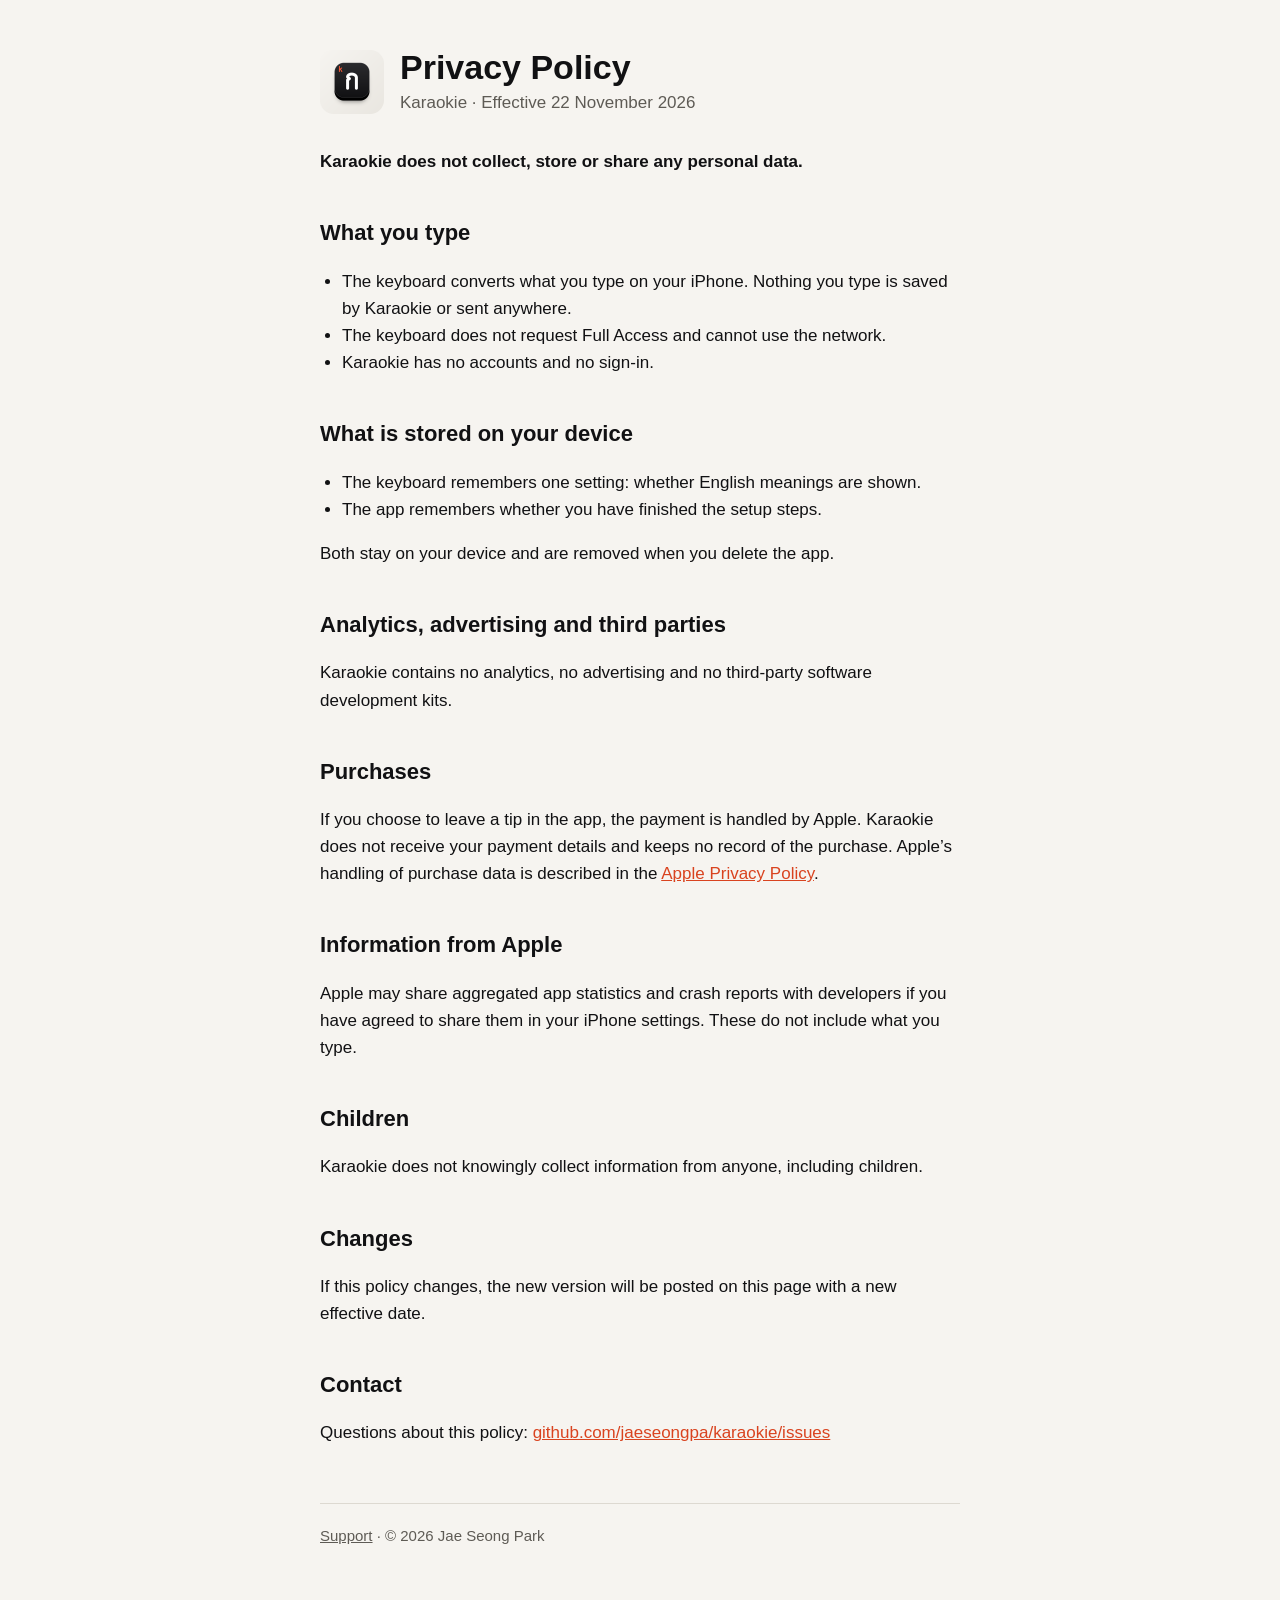
==== privacy.html @ 146497c4 "Add support and privacy pages" ====
<!doctype html>
<html lang="en"><head><meta charset="utf-8"><meta name="viewport" content="width=device-width,initial-scale=1">
<title>Karaokie – Privacy Policy</title><meta name="description" content="Karaokie does not collect, store or share personal data.">
<link rel="icon" href="icon.png"><link rel="stylesheet" href="style.css"></head>
<body><main>
<header><img src="icon.png" alt=""><div><h1>Privacy Policy</h1><p class="sub">Karaokie · Effective 22 November 2026</p></div></header>

<p><b>Karaokie does not collect, store or share any personal data.</b></p>

<h2>What you type</h2>
<ul>
<li>The keyboard converts what you type on your iPhone. Nothing you type is saved by Karaokie or sent anywhere.</li>
<li>The keyboard does not request Full Access and cannot use the network.</li>
<li>Karaokie has no accounts and no sign-in.</li>
</ul>

<h2>What is stored on your device</h2>
<ul>
<li>The keyboard remembers one setting: whether English meanings are shown.</li>
<li>The app remembers whether you have finished the setup steps.</li>
</ul>
<p>Both stay on your device and are removed when you delete the app.</p>

<h2>Analytics, advertising and third parties</h2>
<p>Karaokie contains no analytics, no advertising and no third-party software development kits.</p>

<h2>Purchases</h2>
<p>If you choose to leave a tip in the app, the payment is handled by Apple. Karaokie does not receive your payment details and keeps no record of the purchase. Apple’s handling of purchase data is described in the <a href="https://www.apple.com/legal/privacy/">Apple Privacy Policy</a>.</p>

<h2>Information from Apple</h2>
<p>Apple may share aggregated app statistics and crash reports with developers if you have agreed to share them in your iPhone settings. These do not include what you type.</p>

<h2>Children</h2>
<p>Karaokie does not knowingly collect information from anyone, including children.</p>

<h2>Changes</h2>
<p>If this policy changes, the new version will be posted on this page with a new effective date.</p>

<h2>Contact</h2>
<p>Questions about this policy: <a href="https://github.com/jaeseongpa/karaokie/issues">github.com/jaeseongpa/karaokie/issues</a></p>

<footer><a href="index.html">Support</a> · © 2026 Jae Seong Park</footer>
</main></body></html>
---- style.css ----
:root{--bg:#F6F4F0;--card:#FFFFFF;--ink:#111113;--muted:#5E5B55;--line:#DDD9D1;--brand:#D9431F}
@media (prefers-color-scheme:dark){:root{--bg:#111113;--card:#1C1C1F;--ink:#F6F4F0;--muted:#A8A49C;--line:#2E2E32;--brand:#FF6A45}}
*{box-sizing:border-box}
body{margin:0;background:var(--bg);color:var(--ink);font:17px/1.6 -apple-system,BlinkMacSystemFont,"Segoe UI",Roboto,Helvetica,Arial,sans-serif}
main{max-width:680px;margin:0 auto;padding:48px 20px 72px}
header{display:flex;align-items:center;gap:16px;margin-bottom:32px}
header img{width:64px;height:64px;border-radius:14px}
h1{font-size:34px;line-height:1.15;margin:0}
h2{font-size:22px;margin:40px 0 8px}
p,li{color:var(--ink)}
.sub{color:var(--muted);margin:2px 0 0}
.card{background:var(--card);border-radius:16px;padding:20px;margin:16px 0}
a{color:var(--brand)}
ol,ul{padding-left:22px}
footer{margin-top:56px;padding-top:20px;border-top:1px solid var(--line);color:var(--muted);font-size:15px}
footer a{color:var(--muted)}
code{font-family:ui-monospace,SFMono-Regular,Menlo,monospace;font-size:.92em}
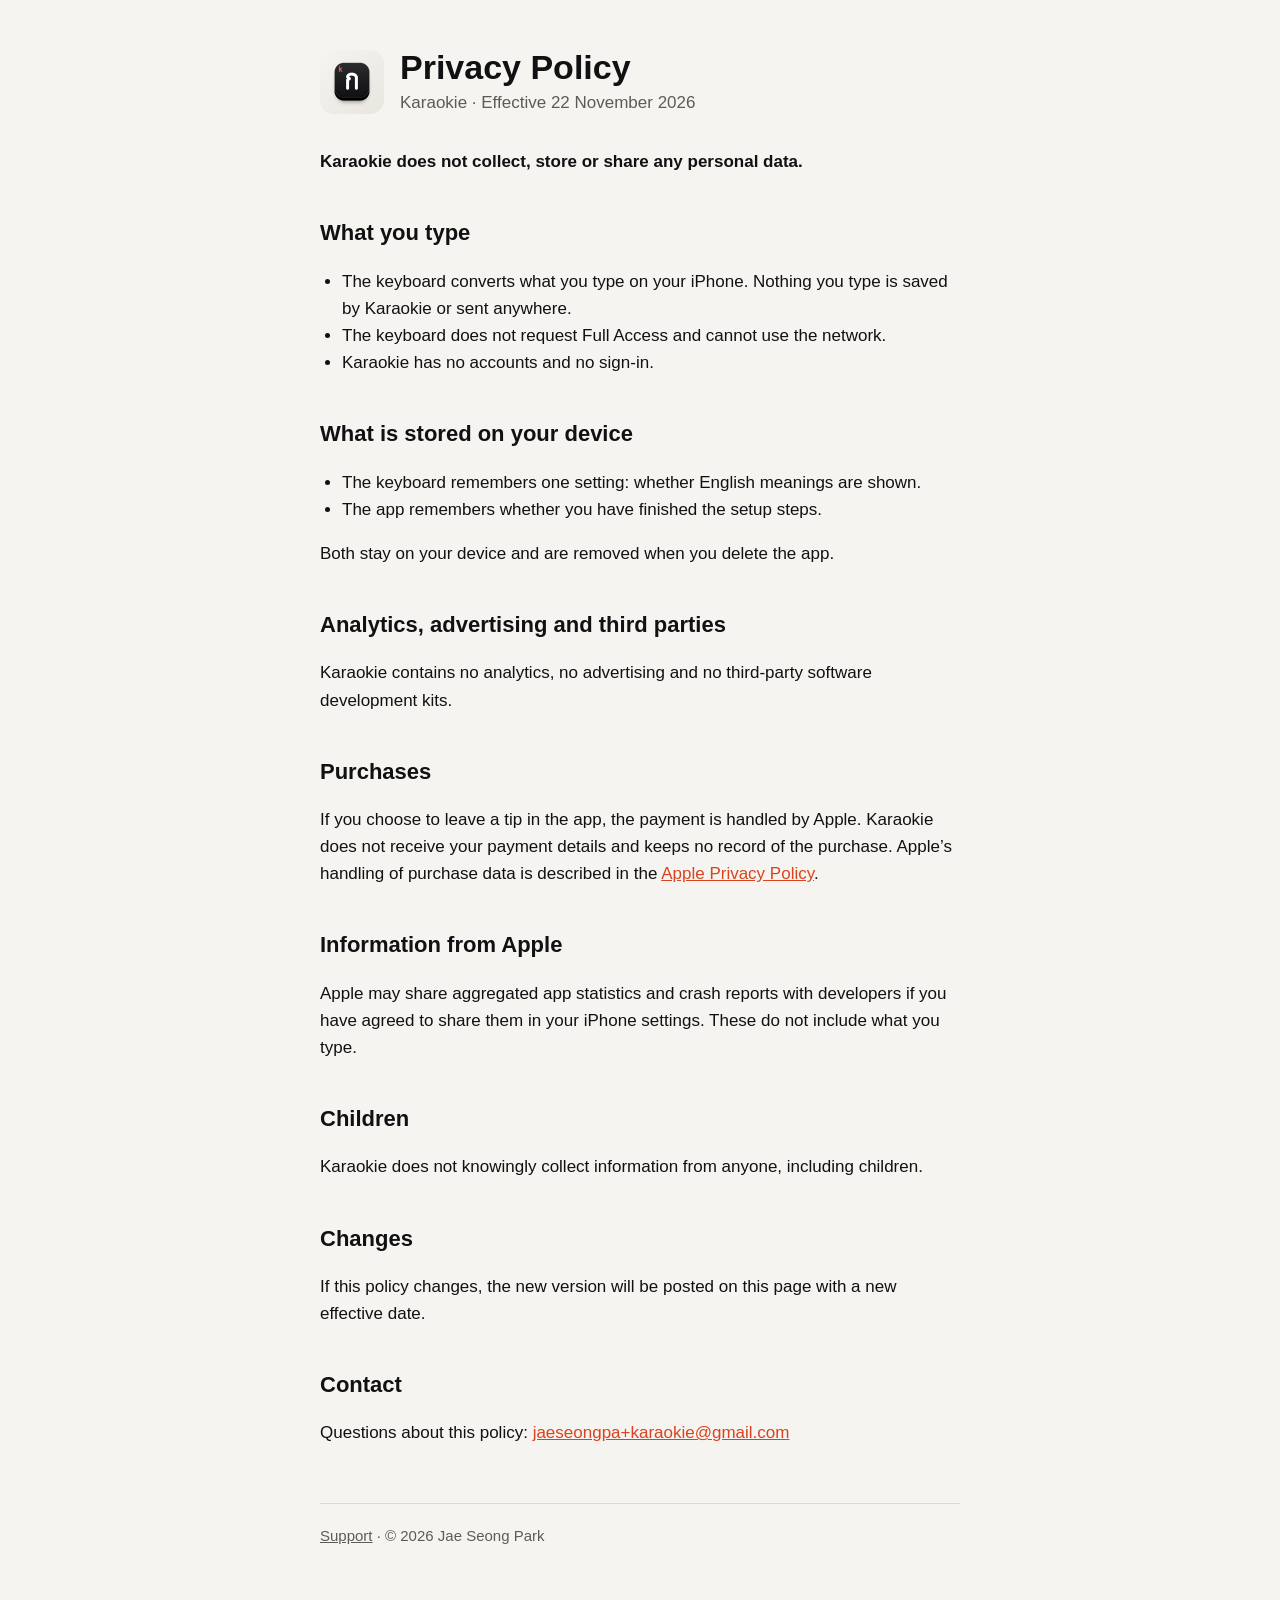
==== commit 354b7bf2: "Add contact email" ====
--- a/privacy.html
+++ b/privacy.html
@@ -37,7 +37,7 @@
 <p>If this policy changes, the new version will be posted on this page with a new effective date.</p>
 
 <h2>Contact</h2>
-<p>Questions about this policy: <a href="https://github.com/jaeseongpa/karaokie/issues">github.com/jaeseongpa/karaokie/issues</a></p>
+<p>Questions about this policy: <a href="mailto:jaeseongpa+karaokie@gmail.com">jaeseongpa+karaokie@gmail.com</a></p>
 
 <footer><a href="index.html">Support</a> · © 2026 Jae Seong Park</footer>
 </main></body></html>
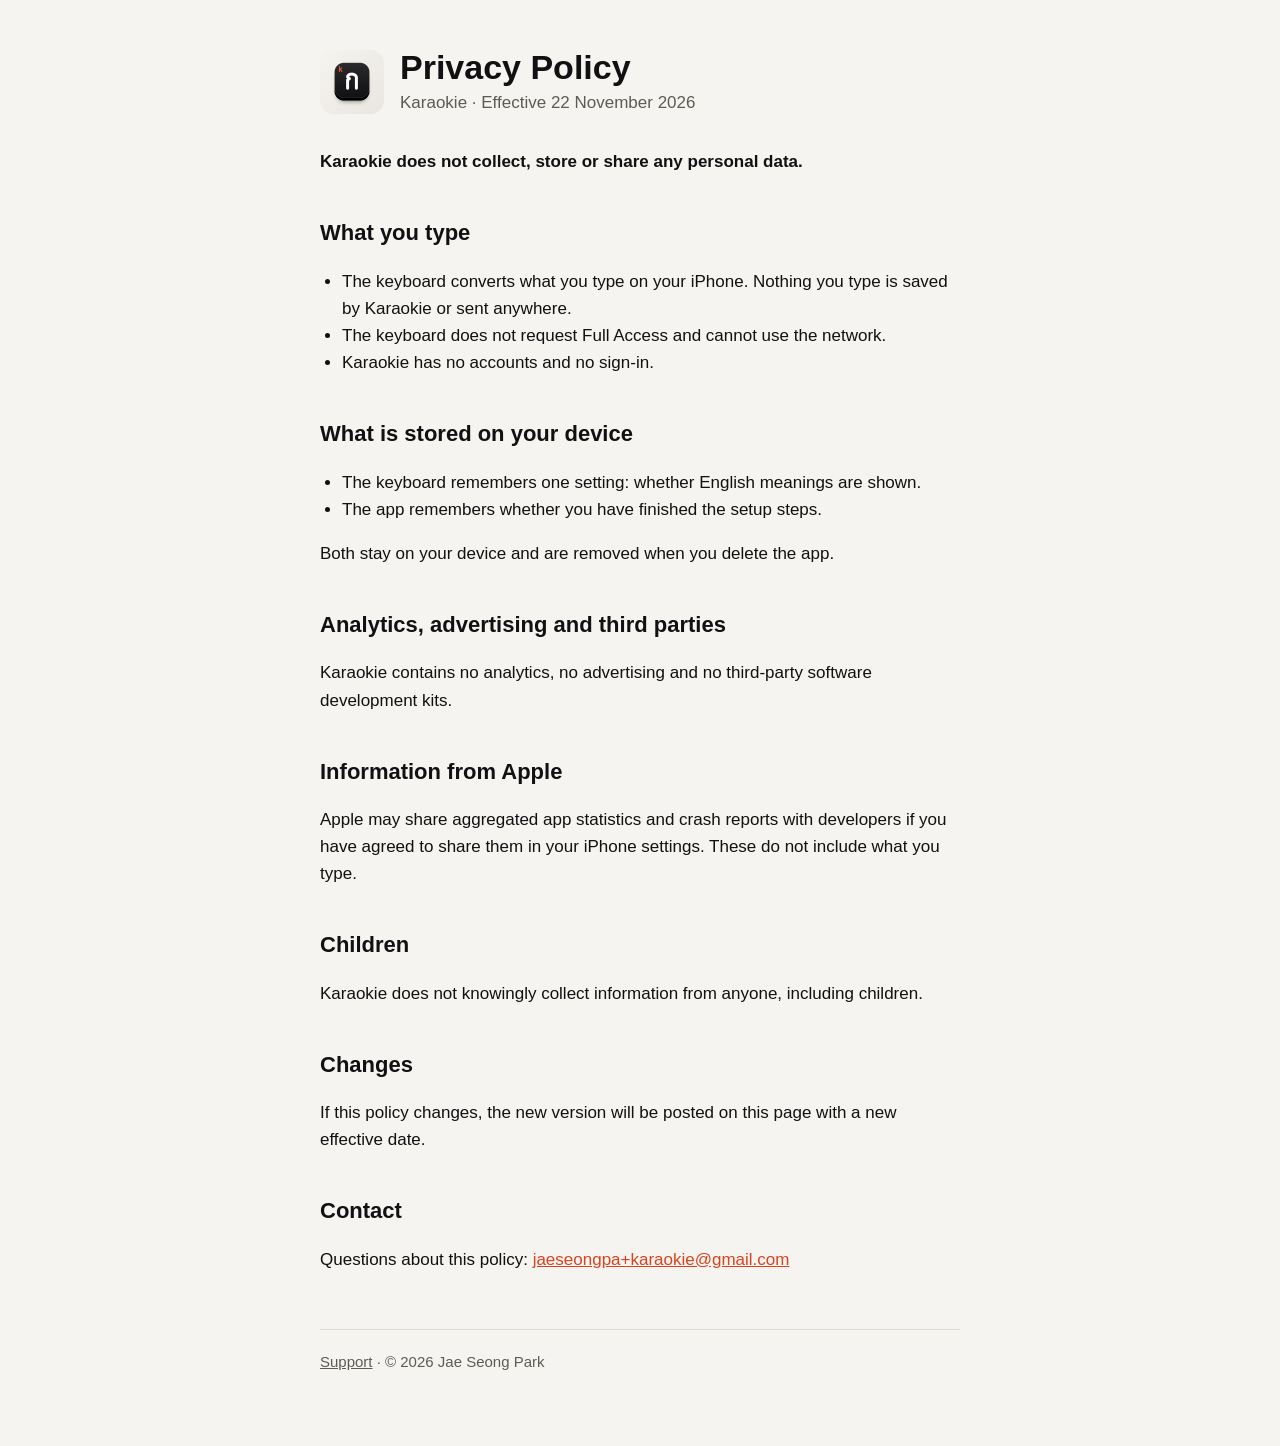
==== commit b891789e: "Remove purchases section" ====
--- a/privacy.html
+++ b/privacy.html
@@ -24,9 +24,6 @@
 <h2>Analytics, advertising and third parties</h2>
 <p>Karaokie contains no analytics, no advertising and no third-party software development kits.</p>
 
-<h2>Purchases</h2>
-<p>If you choose to leave a tip in the app, the payment is handled by Apple. Karaokie does not receive your payment details and keeps no record of the purchase. Apple’s handling of purchase data is described in the <a href="https://www.apple.com/legal/privacy/">Apple Privacy Policy</a>.</p>
-
 <h2>Information from Apple</h2>
 <p>Apple may share aggregated app statistics and crash reports with developers if you have agreed to share them in your iPhone settings. These do not include what you type.</p>
 
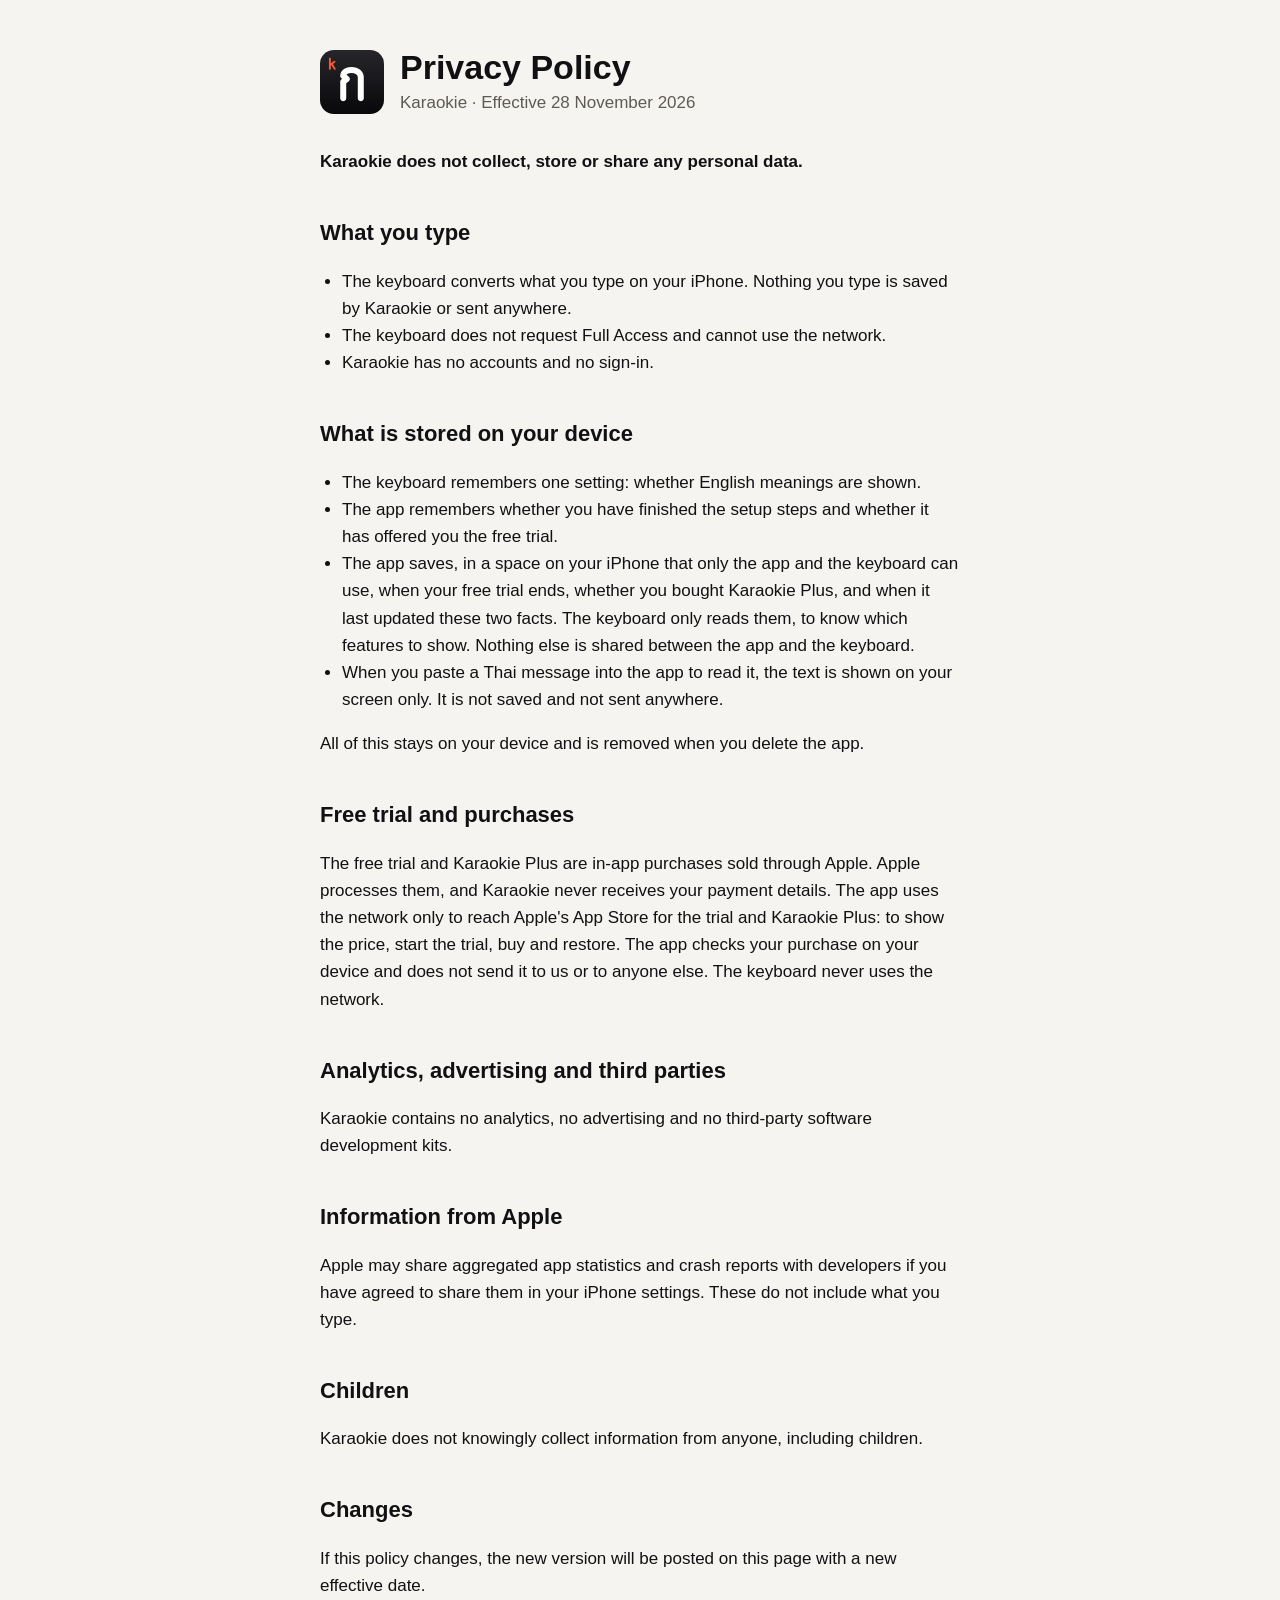
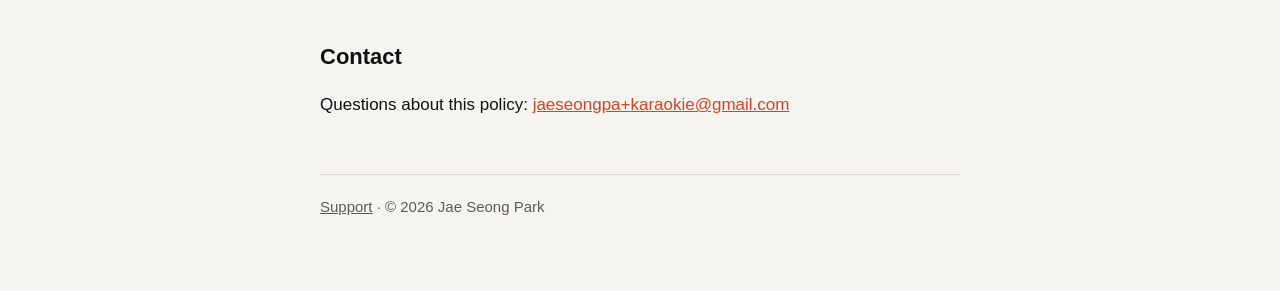
==== commit f169a739: "Describe the free trial and one-time purchase; update the icon Co-Authored-By: Claude Fable 5.2 <nor" ====
--- a/privacy.html
+++ b/privacy.html
@@ -3,7 +3,7 @@
 <title>Karaokie – Privacy Policy</title><meta name="description" content="Karaokie does not collect, store or share personal data.">
 <link rel="icon" href="icon.png"><link rel="stylesheet" href="style.css"></head>
 <body><main>
-<header><img src="icon.png" alt=""><div><h1>Privacy Policy</h1><p class="sub">Karaokie · Effective 22 November 2026</p></div></header>
+<header><img src="icon.png" alt=""><div><h1>Privacy Policy</h1><p class="sub">Karaokie · Effective 28 November 2026</p></div></header>
 
 <p><b>Karaokie does not collect, store or share any personal data.</b></p>
 
@@ -17,9 +17,14 @@
 <h2>What is stored on your device</h2>
 <ul>
 <li>The keyboard remembers one setting: whether English meanings are shown.</li>
-<li>The app remembers whether you have finished the setup steps.</li>
+<li>The app remembers whether you have finished the setup steps and whether it has offered you the free trial.</li>
+<li>The app saves, in a space on your iPhone that only the app and the keyboard can use, when your free trial ends, whether you bought Karaokie Plus, and when it last updated these two facts. The keyboard only reads them, to know which features to show. Nothing else is shared between the app and the keyboard.</li>
+<li>When you paste a Thai message into the app to read it, the text is shown on your screen only. It is not saved and not sent anywhere.</li>
 </ul>
-<p>Both stay on your device and are removed when you delete the app.</p>
+<p>All of this stays on your device and is removed when you delete the app.</p>
+
+<h2>Free trial and purchases</h2>
+<p>The free trial and Karaokie Plus are in-app purchases sold through Apple. Apple processes them, and Karaokie never receives your payment details. The app uses the network only to reach Apple's App Store for the trial and Karaokie Plus: to show the price, start the trial, buy and restore. The app checks your purchase on your device and does not send it to us or to anyone else. The keyboard never uses the network.</p>
 
 <h2>Analytics, advertising and third parties</h2>
 <p>Karaokie contains no analytics, no advertising and no third-party software development kits.</p>
